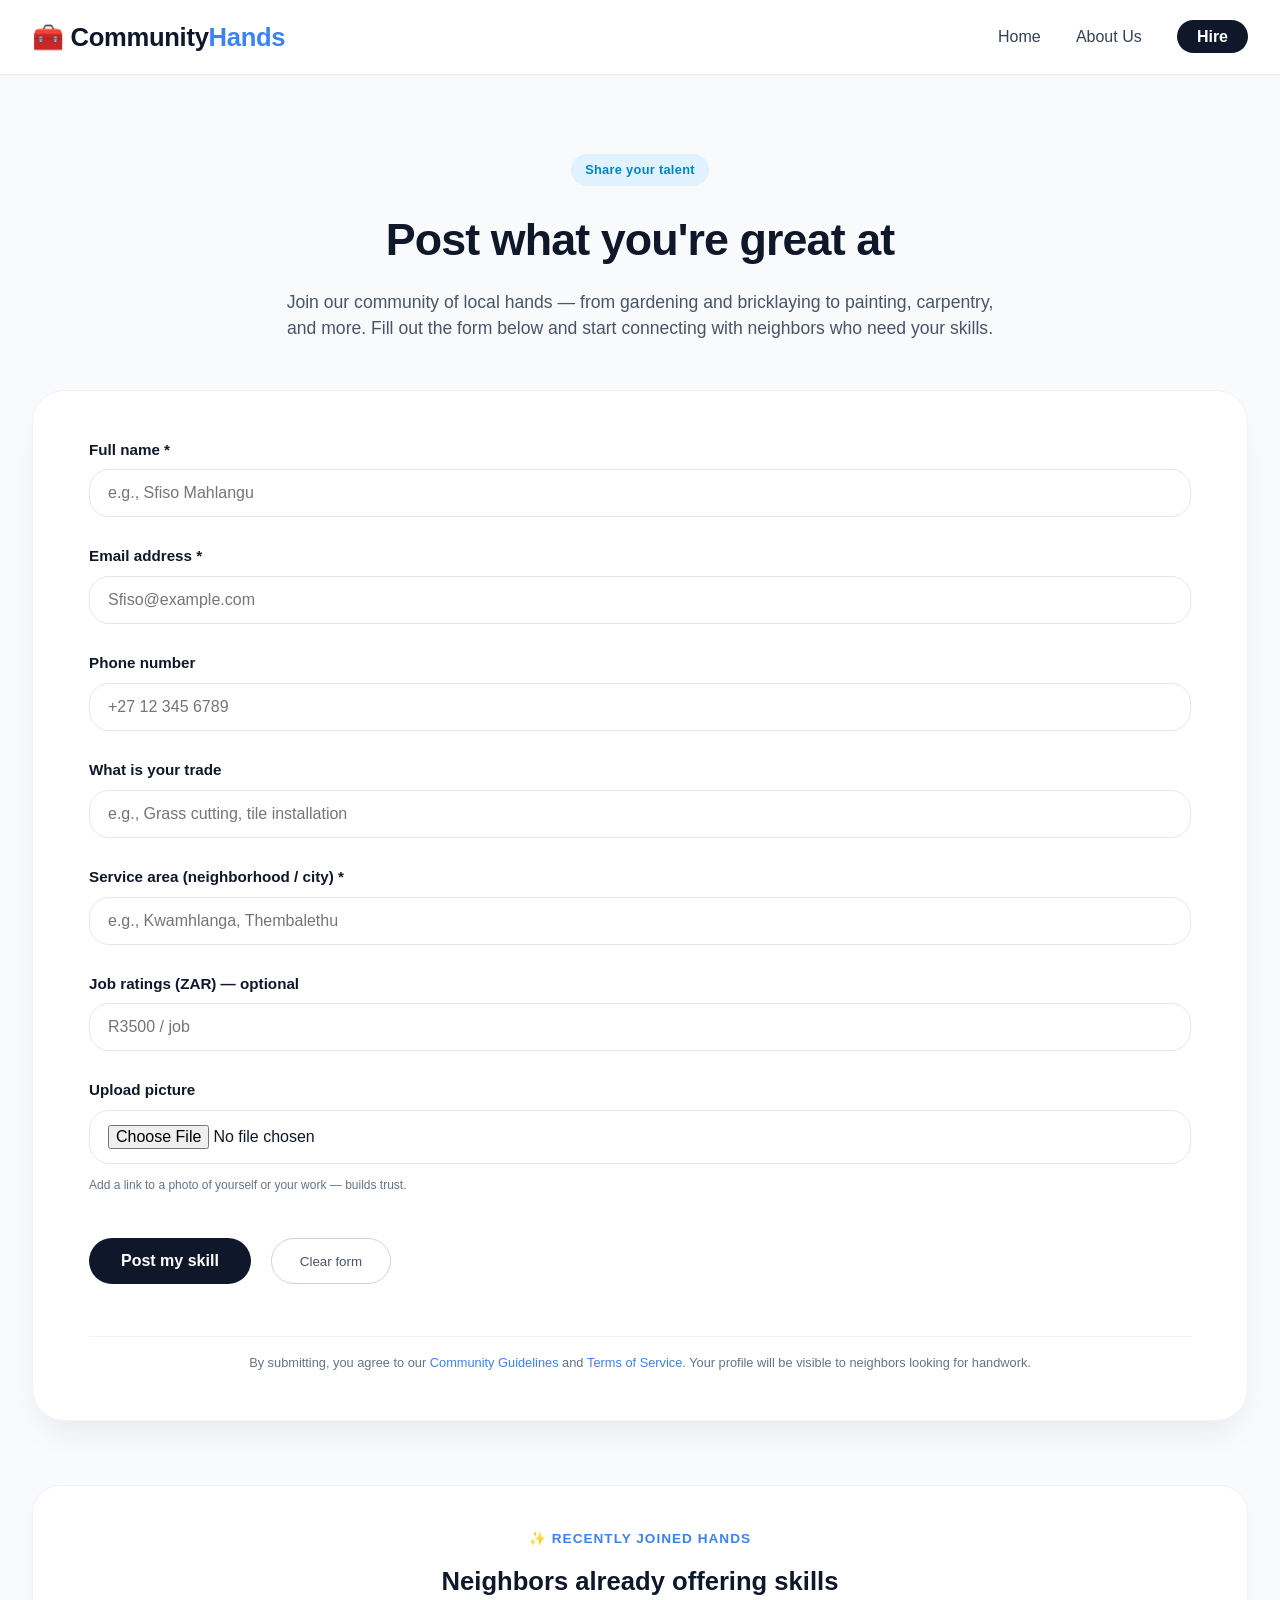
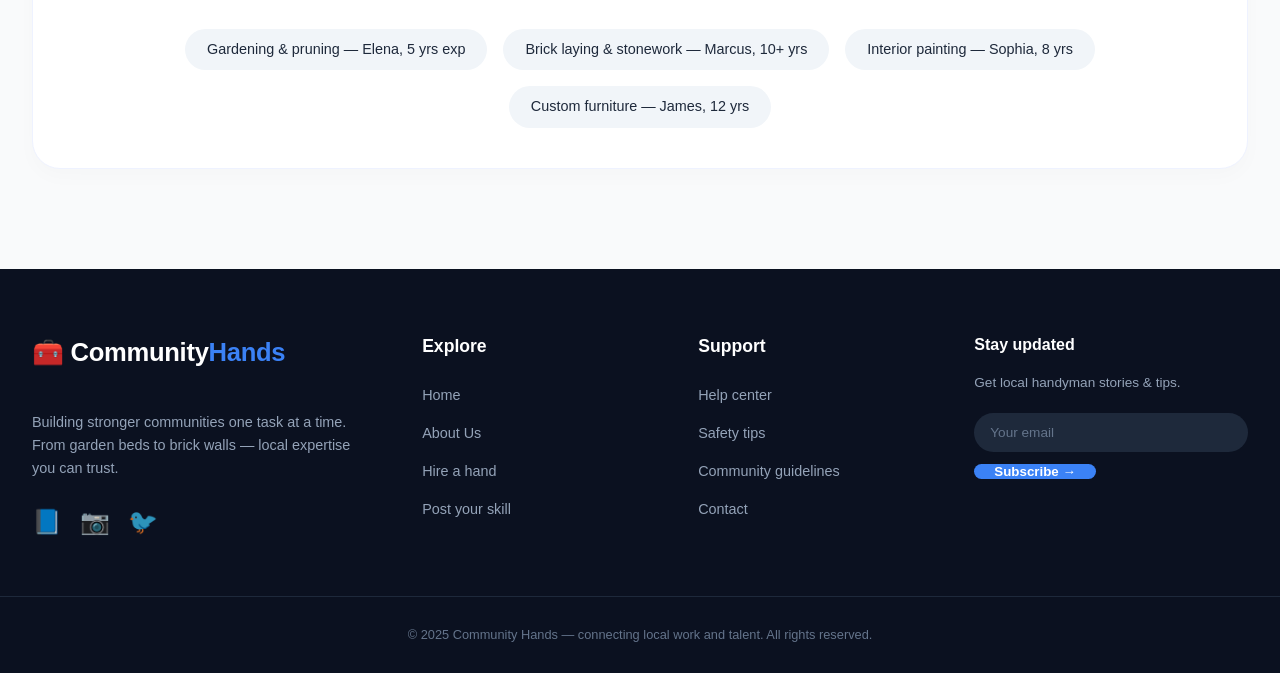
==== pages/form.html @ baf95b4d "piece job" ====
<!doctype html>
<html lang="en">
  <head>
    <meta charset="UTF-8" />
    <meta
      name="viewport"
      content="width=device-width, initial-scale=1.0, user-scalable=yes"
    />
    <title>Community Hands | Post Your Skill</title>
    <!-- Google Fonts -->
    <!-- <link
      href="https://fonts.googleapis.com/css2?family=Inter:opsz,wght@14..32,300;14..32,400;14..32,500;14..32,600;14..32,700&display=swap"
      rel="stylesheet"
    /> -->
    <link rel="stylesheet" href="../styles/form.css" />
  </head>
  <body>
    <!-- ================= NAVBAR ================= -->
    <nav class="navbar">
      <div class="container nav-container">
        <a href="index.html" class="logo">🧰 Community<span>Hands</span></a>
        <ul class="nav-links">
          <li><a href="../index.html" class="nav-item">Home</a></li>
          <li><a href="../index.html#about" class="nav-item">About Us</a></li>
          <li>
            <a href="index.html/#hire" class="nav-item hire-btn-nav">Hire</a>
          </li>
        </ul>
      </div>
    </nav>

    <!-- ================= POST YOUR SKILL FORM SECTION ================= -->
    <section class="post-skill-page">
      <div class="container">
        <div class="form-header">
          <span class="section-tag">Share your talent</span>
          <h1>Post what you're great at</h1>
          <p>
            Join our community of local hands — from gardening and bricklaying
            to painting, carpentry, and more. Fill out the form below and start
            connecting with neighbors who need your skills.
          </p>
        </div>

        <div class="form-card">
          <form class="skill-form" action="#" method="post">
            <!-- Full Name -->
            <div class="form-group">
              <label for="fullname">Full name *</label>
              <input
                type="text"
                id="fullname"
                name="fullname"
                placeholder="e.g., Sfiso Mahlangu"
                required
              />
            </div>

            <!-- Email -->
            <div class="form-group">
              <label for="email">Email address *</label>
              <input
                type="email"
                id="email"
                name="email"
                placeholder="Sfiso@example.com"
                required
              />
            </div>

            <!-- Phone -->
            <div class="form-group">
              <label for="phone">Phone number</label>
              <input
                type="tel"
                id="phone"
                name="phone"
                placeholder="+27 12 345 6789"
              />
            </div>

            <!-- Skill / Trade -->
            <!-- <div class="form-group">
              <label for="skill">What is your main handwork skill? *</label>
              <select id="skill" name="skill" required>
                <option value="" disabled selected>Select your trade</option>
                <option value="gardening">Gardening & Landscaping</option>
                <option value="bricklaying">Bricklaying & Masonry</option>
                <option value="painting">Painting & Drywall</option>
                <option value="carpentry">Carpentry & Woodworking</option>
                <option value="plumbing">Plumbing Basics</option>
                <option value="electrical">Electrical (small repairs)</option>
                <option value="handyman">General Handyman</option>
                <option value="cleaning">Deep Cleaning & Organization</option>
                <option value="other">Other (specify below)</option>
              </select>
            </div> -->

            <!-- Other skill (conditional but visible for simplicity) -->
            <div class="form-group">
              <label for="other-skill">What is your trade</label>
              <input
                type="text"
                id="other-skill"
                name="other_skill"
                placeholder="e.g., Grass cutting, tile installation"
              />
            </div>

            <!-- Service area -->
            <div class="form-group">
              <label for="location">Service area (neighborhood / city) *</label>
              <input
                type="text"
                id="location"
                name="location"
                placeholder="e.g., Kwamhlanga, Thembalethu"
                required
              />
            </div>

            <!-- Hourly rate (optional) -->
            <div class="form-group">
              <label for="rate">Job ratings (ZAR) — optional</label>
              <input
                type="text"
                id="rate"
                name="rate"
                placeholder="R3500 / job"
              />
            </div>

            <!-- Profile image preview note (simulated) -->
            <div class="form-group">
              <label for="photo">Upload picture </label>
              <input type="file" id="photo" name="photo" />
              <small class="field-hint"
                >Add a link to a photo of yourself or your work — builds
                trust.</small
              >
            </div>

            <!-- Submit button -->
            <div class="form-actions">
              <button type="submit" class="btn-submit">Post my skill</button>
              <button type="reset" class="btn-reset">Clear form</button>
            </div>

            <p class="form-note">
              By submitting, you agree to our
              <a href="#">Community Guidelines</a> and
              <a href="#">Terms of Service</a>. Your profile will be visible to
              neighbors looking for handwork.
            </p>
          </form>
        </div>

        <!-- Optional: recent posts preview -->
        <div class="recent-skills-preview">
          <div class="preview-header">
            <span>✨ Recently joined hands</span>
            <h3>Neighbors already offering skills</h3>
          </div>
          <div class="mini-skills-list">
            <div class="mini-skill">Gardening & pruning — Elena, 5 yrs exp</div>
            <div class="mini-skill">
              Brick laying & stonework — Marcus, 10+ yrs
            </div>
            <div class="mini-skill">Interior painting — Sophia, 8 yrs</div>
            <div class="mini-skill">Custom furniture — James, 12 yrs</div>
          </div>
        </div>
      </div>
    </section>

    <!-- ================= FOOTER ================= -->
    <footer class="footer">
      <div class="container footer-container">
        <div class="footer-brand">
          <div class="logo">🧰 Community<span>Hands</span></div>
          <p>
            Building stronger communities one task at a time. From garden beds
            to brick walls — local expertise you can trust.
          </p>
          <div class="social-icons">
            <a href="#" aria-label="Facebook">📘</a>
            <a href="#" aria-label="Instagram">📷</a>
            <a href="#" aria-label="Twitter">🐦</a>
          </div>
        </div>
        <div class="footer-links">
          <h4>Explore</h4>
          <ul>
            <li><a href="index.html#home">Home</a></li>
            <li><a href="index.html#about">About Us</a></li>
            <li><a href="index.html#hire">Hire a hand</a></li>
            <li><a href="post-skill.html">Post your skill</a></li>
          </ul>
        </div>
        <div class="footer-links">
          <h4>Support</h4>
          <ul>
            <li><a href="#">Help center</a></li>
            <li><a href="#">Safety tips</a></li>
            <li><a href="#">Community guidelines</a></li>
            <li><a href="#">Contact</a></li>
          </ul>
        </div>
        <div class="footer-newsletter">
          <h4>Stay updated</h4>
          <p>Get local handyman stories & tips.</p>
          <form class="newsletter-form" action="#" method="post">
            <input type="email" placeholder="Your email" required />
            <button type="submit">Subscribe →</button>
          </form>
        </div>
      </div>
      <div class="footer-bottom">
        <div class="container">
          <p>
            &copy; 2025 Community Hands — connecting local work and talent. All
            rights reserved.
          </p>
        </div>
      </div>
    </footer>
  </body>
</html>
---- styles/form.css ----
/* style.css - Community Hands Website */
* {
  margin: 0;
  padding: 0;
  box-sizing: border-box;
}

body {
  font-family: "Inter", sans-serif;
  background-color: #ffffff;
  color: #1f2937;
  line-height: 1.5;
  scroll-behavior: smooth;
}

.container {
  max-width: 1280px;
  margin: 0 auto;
  padding: 0 32px;
}

/* ========== NAVBAR ========== */
.navbar {
  background-color: #ffffff;
  box-shadow:
    0 1px 3px rgba(0, 0, 0, 0.05),
    0 1px 2px rgba(0, 0, 0, 0.03);
  position: sticky;
  top: 0;
  z-index: 100;
  backdrop-filter: blur(8px);
  background-color: rgba(255, 255, 255, 0.96);
}

.nav-container {
  display: flex;
  justify-content: space-between;
  align-items: center;
  padding: 18px 32px;
}

.logo {
  font-size: 1.6rem;
  font-weight: 700;
  text-decoration: none;
  color: #0f172a;
  letter-spacing: -0.3px;
}

.logo span {
  color: #3b82f6;
}

.nav-links {
  display: flex;
  gap: 2.2rem;
  list-style: none;
  align-items: center;
}

.nav-item {
  text-decoration: none;
  font-weight: 500;
  color: #334155;
  transition: color 0.2s ease;
  font-size: 1rem;
}

.nav-item:hover {
  color: #3b82f6;
}

.hire-btn-nav {
  background: #0f172a;
  color: white;
  padding: 8px 20px;
  border-radius: 40px;
  font-weight: 600;
  transition: all 0.2s;
}

.hire-btn-nav:hover {
  background: #3b82f6;
  color: white;
}

/* ========== HERO SECTION ========== */
.hero {
  padding: 80px 0 64px 0;
  background: linear-gradient(135deg, #f8fafc 0%, #ffffff 100%);
}

.hero-grid {
  display: grid;
  grid-template-columns: 1fr 1fr;
  gap: 48px;
  align-items: center;
}

.hero-content h1 {
  font-size: 3.5rem;
  font-weight: 700;
  line-height: 1.2;
  letter-spacing: -0.02em;
  color: #0f172a;
  margin-bottom: 24px;
}

.highlight {
  color: #3b82f6;
  position: relative;
}

.hero-content p {
  font-size: 1.125rem;
  color: #475569;
  margin-bottom: 32px;
  max-width: 90%;
}

.hero-buttons {
  display: flex;
  gap: 16px;
  margin-bottom: 48px;
  flex-wrap: wrap;
}

.btn-primary {
  background: #0f172a;
  color: white;
  padding: 12px 28px;
  border-radius: 40px;
  text-decoration: none;
  font-weight: 600;
  transition: all 0.25s;
  display: inline-block;
}

.btn-primary:hover {
  background: #3b82f6;
  transform: translateY(-2px);
  box-shadow: 0 8px 20px rgba(59, 130, 246, 0.2);
}

.btn-outline {
  border: 1.5px solid #cbd5e1;
  color: #1e293b;
  padding: 12px 28px;
  border-radius: 40px;
  text-decoration: none;
  font-weight: 500;
  transition: all 0.2s;
}

.btn-outline:hover {
  border-color: #3b82f6;
  background: #eff6ff;
  color: #1e40af;
}

.hero-stats {
  display: flex;
  gap: 40px;
}

.hero-stats div {
  display: flex;
  flex-direction: column;
}

.hero-stats strong {
  font-size: 1.8rem;
  font-weight: 700;
  color: #0f172a;
}

.hero-stats span {
  font-size: 0.9rem;
  color: #64748b;
}

.hero-image img {
  width: 100%;
  border-radius: 32px;
  box-shadow: 0 20px 35px -12px rgba(0, 0, 0, 0.1);
}

/* ========== ABOUT SECTION ========== */
.about {
  padding: 96px 0;
  background: #ffffff;
}

.section-header {
  text-align: center;
  max-width: 720px;
  margin: 0 auto 64px auto;
}

.section-tag {
  display: inline-block;
  background: #e0f2fe;
  color: #0284c7;
  font-size: 0.8rem;
  font-weight: 600;
  padding: 6px 14px;
  border-radius: 40px;
  letter-spacing: 0.3px;
  margin-bottom: 20px;
}

.section-header h2 {
  font-size: 2.5rem;
  font-weight: 700;
  color: #0f172a;
  margin-bottom: 20px;
}

.section-header p {
  font-size: 1.1rem;
  color: #475569;
  line-height: 1.5;
}

.about-grid {
  display: grid;
  grid-template-columns: repeat(3, 1fr);
  gap: 40px;
  margin-top: 20px;
}

.about-card {
  background: #f8fafc;
  border-radius: 28px;
  padding: 32px 24px;
  text-align: center;
  transition: all 0.25s ease;
  border: 1px solid #eef2ff;
}

.about-card:hover {
  transform: translateY(-6px);
  box-shadow: 0 20px 30px -12px rgba(0, 0, 0, 0.08);
  border-color: #cbdff2;
}

.about-icon {
  font-size: 3rem;
  margin-bottom: 20px;
}

.about-card h3 {
  font-size: 1.5rem;
  font-weight: 600;
  margin-bottom: 12px;
  color: #0f172a;
}

.about-card p {
  color: #475569;
  line-height: 1.5;
}

/* ========== WORKERS CARDS SECTION ========== */
.workers {
  padding: 80px 0 100px 0;
  background: #fefefe;
}

.cards-grid {
  display: grid;
  grid-template-columns: repeat(auto-fill, minmax(340px, 1fr));
  gap: 32px;
  margin-top: 20px;
}

.worker-card {
  background: white;
  border-radius: 28px;
  overflow: hidden;
  box-shadow: 0 8px 20px rgba(0, 0, 0, 0.04);
  transition:
    transform 0.25s,
    box-shadow 0.25s;
  border: 1px solid #edf2f7;
}

.worker-card:hover {
  transform: translateY(-8px);
  box-shadow: 0 25px 35px -12px rgba(0, 0, 0, 0.12);
}

.card-img {
  width: 100%;
  height: 220px;
  overflow: hidden;
}

.card-img img {
  width: 100%;
  height: 100%;
  object-fit: cover;
  transition: transform 0.3s;
}

.worker-card:hover .card-img img {
  transform: scale(1.03);
}

.card-content {
  padding: 24px 22px 28px;
}

.card-content h3 {
  font-size: 1.55rem;
  font-weight: 700;
  margin-bottom: 8px;
  color: #0f172a;
}

.worker-tag {
  display: inline-block;
  background: #eef2ff;
  color: #2563eb;
  font-size: 0.75rem;
  font-weight: 600;
  padding: 4px 12px;
  border-radius: 30px;
  margin-bottom: 16px;
  letter-spacing: 0.2px;
}

.worker-desc {
  color: #475569;
  margin-bottom: 24px;
  line-height: 1.5;
  font-size: 0.95rem;
}

.card-footer {
  margin-top: auto;
}

.hire-skill-btn {
  display: inline-block;
  background: transparent;
  border: 1.5px solid #cbd5e1;
  color: #1e293b;
  font-weight: 600;
  padding: 10px 20px;
  border-radius: 40px;
  text-decoration: none;
  font-size: 0.9rem;
  transition: all 0.2s;
}

.hire-skill-btn:hover {
  background: #0f172a;
  border-color: #0f172a;
  color: white;
}

/* ========== POST SKILL PAGE STYLES ========== */
.post-skill-page {
  padding: 80px 0 100px 0;
  background: #f9fafb;
}

.form-header {
  text-align: center;
  max-width: 720px;
  margin: 0 auto 48px auto;
}

.form-header h1 {
  font-size: 2.8rem;
  font-weight: 700;
  color: #0f172a;
  margin-bottom: 16px;
  letter-spacing: -0.02em;
}

.form-header p {
  font-size: 1.1rem;
  color: #475569;
  line-height: 1.5;
}

.form-card {
  background: white;
  border-radius: 32px;
  box-shadow: 0 20px 35px -12px rgba(0, 0, 0, 0.08);
  padding: 48px 56px;
  margin-bottom: 64px;
  border: 1px solid #eef2ff;
}

.skill-form {
  display: flex;
  flex-direction: column;
  gap: 28px;
}

.form-group {
  display: flex;
  flex-direction: column;
  gap: 8px;
}

.form-group label {
  font-weight: 600;
  color: #0f172a;
  font-size: 0.95rem;
}

.form-group input,
.form-group select,
.form-group textarea {
  padding: 14px 18px;
  border: 1.5px solid #e2e8f0;
  border-radius: 20px;
  font-family: "Inter", sans-serif;
  font-size: 1rem;
  transition: all 0.2s ease;
  background: #ffffff;
  color: #0f172a;
}

.form-group input:focus,
.form-group select:focus,
.form-group textarea:focus {
  outline: none;
  border-color: #3b82f6;
  box-shadow: 0 0 0 3px rgba(59, 130, 246, 0.1);
}

.form-group textarea {
  resize: vertical;
  min-height: 110px;
}

.field-hint {
  font-size: 0.75rem;
  color: #64748b;
  margin-top: 4px;
}

.form-actions {
  display: flex;
  gap: 20px;
  margin-top: 16px;
  flex-wrap: wrap;
}

.btn-submit {
  background: #0f172a;
  color: white;
  padding: 14px 32px;
  border-radius: 60px;
  font-weight: 600;
  font-size: 1rem;
  border: none;
  cursor: pointer;
  transition: all 0.25s;
  font-family: "Inter", sans-serif;
}

.btn-submit:hover {
  background: #3b82f6;
  transform: translateY(-2px);
  box-shadow: 0 8px 20px rgba(59, 130, 246, 0.25);
}

.btn-reset {
  background: transparent;
  border: 1.5px solid #cbd5e1;
  color: #475569;
  padding: 14px 28px;
  border-radius: 60px;
  font-weight: 500;
  cursor: pointer;
  transition: all 0.2s;
  font-family: "Inter", sans-serif;
}

.btn-reset:hover {
  background: #f1f5f9;
  border-color: #94a3b8;
  color: #0f172a;
}

.form-note {
  font-size: 0.8rem;
  color: #64748b;
  text-align: center;
  margin-top: 24px;
  padding-top: 16px;
  border-top: 1px solid #edf2f7;
}

.form-note a {
  color: #3b82f6;
  text-decoration: none;
  font-weight: 500;
}

.form-note a:hover {
  text-decoration: underline;
}

/* Recent skills preview */
.recent-skills-preview {
  background: white;
  border-radius: 28px;
  padding: 40px 48px;
  text-align: center;
  border: 1px solid #eef2ff;
  box-shadow: 0 8px 20px rgba(0, 0, 0, 0.02);
}

.preview-header span {
  font-size: 0.85rem;
  text-transform: uppercase;
  letter-spacing: 1px;
  color: #3b82f6;
  font-weight: 600;
}

.preview-header h3 {
  font-size: 1.6rem;
  color: #0f172a;
  margin: 12px 0 28px 0;
}

.mini-skills-list {
  display: flex;
  flex-wrap: wrap;
  justify-content: center;
  gap: 16px;
}

.mini-skill {
  background: #f1f5f9;
  padding: 10px 22px;
  border-radius: 60px;
  font-size: 0.9rem;
  font-weight: 500;
  color: #1e293b;
  transition: all 0.2s;
}

.mini-skill:hover {
  background: #e0f2fe;
  transform: translateY(-2px);
}

/* ========== FOOTER ========== */
.footer {
  background: #0b1120;
  color: #cbd5e1;
  padding-top: 64px;
  margin-top: 0;
}

.footer-container {
  display: grid;
  grid-template-columns: 1.5fr 1fr 1fr 1.2fr;
  gap: 48px;
  padding-bottom: 56px;
}

.footer-brand .logo {
  color: white;
  margin-bottom: 20px;
  display: inline-block;
}

.footer-brand p {
  margin: 20px 0 24px;
  line-height: 1.6;
  color: #94a3b8;
  font-size: 0.9rem;
}

.social-icons {
  display: flex;
  gap: 18px;
}

.social-icons a {
  text-decoration: none;
  font-size: 1.5rem;
  opacity: 0.8;
  transition: opacity 0.2s;
}

.social-icons a:hover {
  opacity: 1;
}

.footer-links h4 {
  color: white;
  font-size: 1.1rem;
  font-weight: 600;
  margin-bottom: 24px;
}

.footer-links ul {
  list-style: none;
}

.footer-links li {
  margin-bottom: 14px;
}

.footer-links a {
  text-decoration: none;
  color: #94a3b8;
  transition: color 0.2s;
  font-size: 0.9rem;
}

.footer-links a:hover {
  color: white;
}

.footer-newsletter h4 {
  color: white;
  margin-bottom: 16px;
}

.footer-newsletter p {
  font-size: 0.85rem;
  margin-bottom: 20px;
  color: #94a3b8;
}

.newsletter-form {
  display: flex;
  gap: 12px;
  flex-wrap: wrap;
}

.newsletter-form input {
  flex: 1;
  padding: 12px 16px;
  border-radius: 60px;
  border: none;
  background: #1e293b;
  color: white;
  font-family: inherit;
  outline: none;
  font-size: 0.85rem;
}

.newsletter-form input::placeholder {
  color: #64748b;
}

.newsletter-form button {
  background: #3b82f6;
  border: none;
  padding: 0 20px;
  border-radius: 60px;
  color: white;
  font-weight: 600;
  cursor: pointer;
  transition: background 0.2s;
  font-family: inherit;
}

.newsletter-form button:hover {
  background: #2563eb;
}

.footer-bottom {
  border-top: 1px solid #1e293b;
  padding: 28px 0;
  text-align: center;
  font-size: 0.8rem;
  color: #64748b;
}

/* ========== RESPONSIVE ========== */
@media (max-width: 1024px) {
  .hero-grid {
    grid-template-columns: 1fr;
    text-align: center;
    gap: 32px;
  }
  .hero-content p {
    max-width: 100%;
  }
  .hero-stats {
    justify-content: center;
  }
  .hero-buttons {
    justify-content: center;
  }
  .about-grid {
    grid-template-columns: repeat(2, 1fr);
  }
  .footer-container {
    grid-template-columns: 1fr 1fr;
    gap: 40px;
  }
  .form-card {
    padding: 32px 36px;
  }
  .form-header h1 {
    font-size: 2.3rem;
  }
}

@media (max-width: 768px) {
  .container {
    padding: 0 24px;
  }
  .nav-container {
    flex-direction: column;
    gap: 16px;
    padding: 18px 24px;
  }
  .nav-links {
    gap: 1.5rem;
    flex-wrap: wrap;
    justify-content: center;
  }
  .hero-content h1 {
    font-size: 2.4rem;
  }
  .about-grid {
    grid-template-columns: 1fr;
    gap: 24px;
  }
  .cards-grid {
    grid-template-columns: 1fr;
  }
  .footer-container {
    grid-template-columns: 1fr;
    text-align: center;
  }
  .social-icons {
    justify-content: center;
  }
  .newsletter-form {
    justify-content: center;
  }
  .section-header h2 {
    font-size: 1.9rem;
  }
  .hero-stats {
    flex-wrap: wrap;
    justify-content: center;
    gap: 28px;
  }
  .form-card {
    padding: 28px 20px;
  }
  .form-actions {
    flex-direction: column;
  }
  .btn-submit,
  .btn-reset {
    width: 100%;
    text-align: center;
    justify-content: center;
  }
  .form-header h1 {
    font-size: 1.9rem;
  }
  .preview-header h3 {
    font-size: 1.3rem;
  }
  .mini-skills-list {
    flex-direction: column;
    align-items: center;
  }
  .mini-skill {
    width: 100%;
    text-align: center;
  }
}
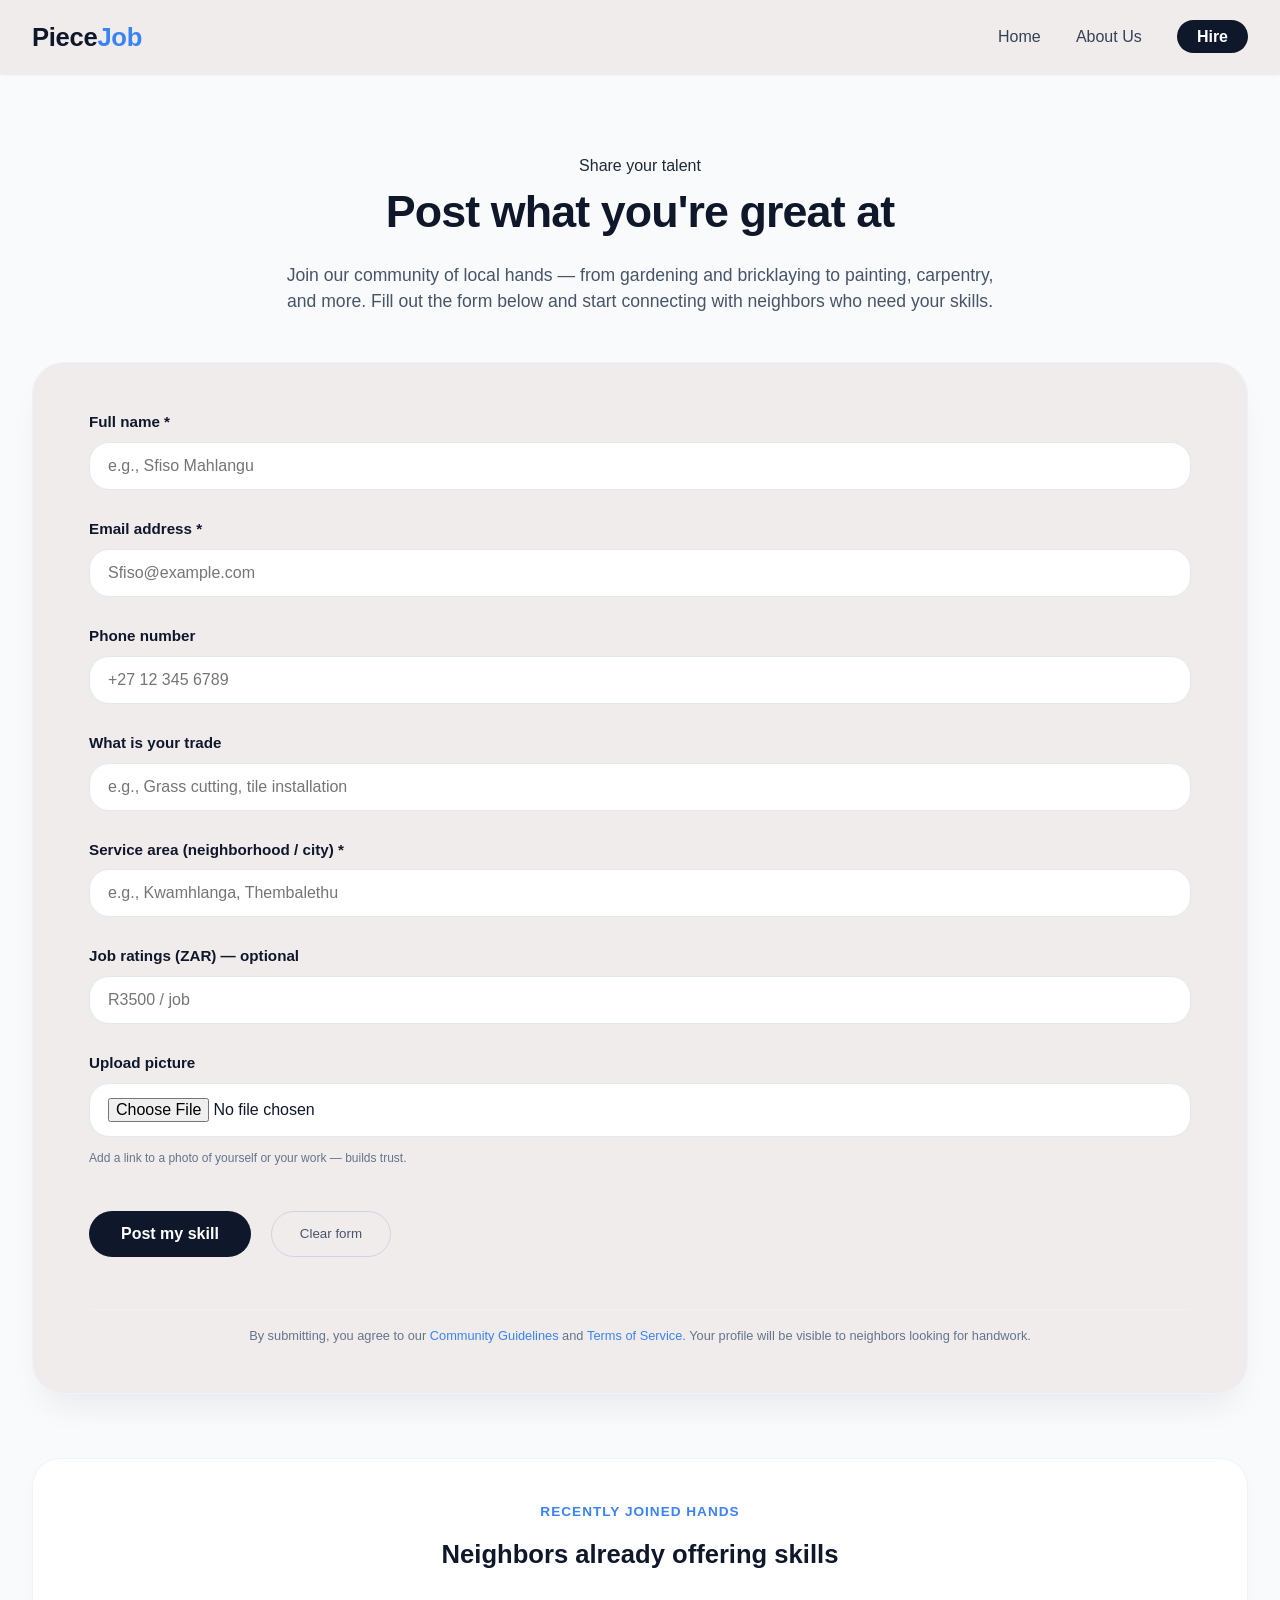
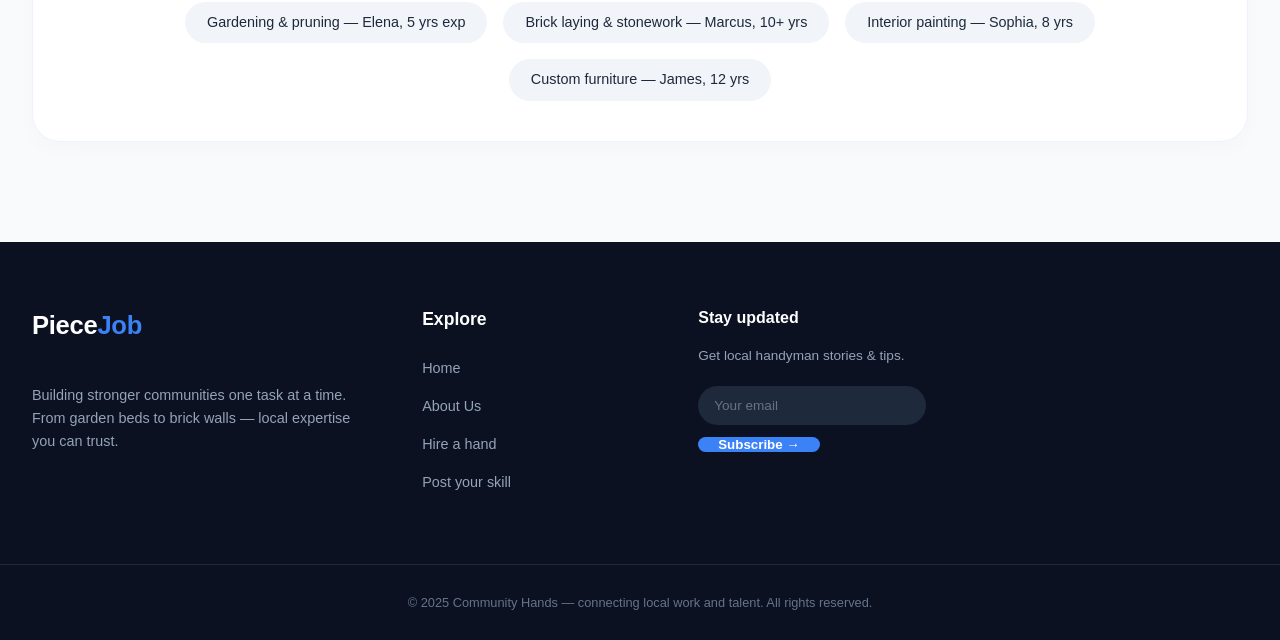
==== commit 669abf3d: "Removed unwanted css from from.css" ====
--- a/pages/form.html
+++ b/pages/form.html
@@ -18,7 +18,7 @@
     <!-- ================= NAVBAR ================= -->
     <nav class="navbar">
       <div class="container nav-container">
-        <a href="index.html" class="logo">🧰 Community<span>Hands</span></a>
+        <a href="index.html" class="logo">Piece<span>Job</span></a>
         <ul class="nav-links">
           <li><a href="../index.html" class="nav-item">Home</a></li>
           <li><a href="../index.html#about" class="nav-item">About Us</a></li>
@@ -158,7 +158,7 @@
         <!-- Optional: recent posts preview -->
         <div class="recent-skills-preview">
           <div class="preview-header">
-            <span>✨ Recently joined hands</span>
+            <span>Recently joined hands</span>
             <h3>Neighbors already offering skills</h3>
           </div>
           <div class="mini-skills-list">
@@ -177,16 +177,11 @@
     <footer class="footer">
       <div class="container footer-container">
         <div class="footer-brand">
-          <div class="logo">🧰 Community<span>Hands</span></div>
+          <div class="logo">Piece<span>Job</span></div>
           <p>
             Building stronger communities one task at a time. From garden beds
             to brick walls — local expertise you can trust.
           </p>
-          <div class="social-icons">
-            <a href="#" aria-label="Facebook">📘</a>
-            <a href="#" aria-label="Instagram">📷</a>
-            <a href="#" aria-label="Twitter">🐦</a>
-          </div>
         </div>
         <div class="footer-links">
           <h4>Explore</h4>
@@ -197,15 +192,7 @@
             <li><a href="post-skill.html">Post your skill</a></li>
           </ul>
         </div>
-        <div class="footer-links">
-          <h4>Support</h4>
-          <ul>
-            <li><a href="#">Help center</a></li>
-            <li><a href="#">Safety tips</a></li>
-            <li><a href="#">Community guidelines</a></li>
-            <li><a href="#">Contact</a></li>
-          </ul>
-        </div>
+
         <div class="footer-newsletter">
           <h4>Stay updated</h4>
           <p>Get local handyman stories & tips.</p>
--- a/styles/form.css
+++ b/styles/form.css
@@ -1,4 +1,4 @@
-/* style.css - Community Hands Website */
+/* style.css - Community Hands Website*/
 * {
   margin: 0;
   padding: 0;
@@ -21,7 +21,7 @@
 
 /* ========== NAVBAR ========== */
 .navbar {
-  background-color: #ffffff;
+  background-color: #f1ecec;
   box-shadow:
     0 1px 3px rgba(0, 0, 0, 0.05),
     0 1px 2px rgba(0, 0, 0, 0.03);
@@ -29,7 +29,6 @@
   top: 0;
   z-index: 100;
   backdrop-filter: blur(8px);
-  background-color: rgba(255, 255, 255, 0.96);
 }
 
 .nav-container {
@@ -84,280 +83,13 @@
   color: white;
 }
 
-/* ========== HERO SECTION ========== */
-.hero {
-  padding: 80px 0 64px 0;
-  background: linear-gradient(135deg, #f8fafc 0%, #ffffff 100%);
-}
-
-.hero-grid {
-  display: grid;
-  grid-template-columns: 1fr 1fr;
-  gap: 48px;
-  align-items: center;
-}
-
-.hero-content h1 {
-  font-size: 3.5rem;
-  font-weight: 700;
-  line-height: 1.2;
-  letter-spacing: -0.02em;
-  color: #0f172a;
-  margin-bottom: 24px;
-}
-
-.highlight {
-  color: #3b82f6;
-  position: relative;
-}
-
-.hero-content p {
-  font-size: 1.125rem;
-  color: #475569;
-  margin-bottom: 32px;
-  max-width: 90%;
-}
-
-.hero-buttons {
-  display: flex;
-  gap: 16px;
-  margin-bottom: 48px;
-  flex-wrap: wrap;
-}
-
-.btn-primary {
-  background: #0f172a;
-  color: white;
-  padding: 12px 28px;
+.nav-item:hover {
+  background: #3b82f6;
+  color: white;
+  padding: 8px;
   border-radius: 40px;
-  text-decoration: none;
-  font-weight: 600;
-  transition: all 0.25s;
-  display: inline-block;
-}
-
-.btn-primary:hover {
-  background: #3b82f6;
-  transform: translateY(-2px);
-  box-shadow: 0 8px 20px rgba(59, 130, 246, 0.2);
-}
-
-.btn-outline {
-  border: 1.5px solid #cbd5e1;
-  color: #1e293b;
-  padding: 12px 28px;
-  border-radius: 40px;
-  text-decoration: none;
-  font-weight: 500;
+  /* font-weight: 600; */
   transition: all 0.2s;
-}
-
-.btn-outline:hover {
-  border-color: #3b82f6;
-  background: #eff6ff;
-  color: #1e40af;
-}
-
-.hero-stats {
-  display: flex;
-  gap: 40px;
-}
-
-.hero-stats div {
-  display: flex;
-  flex-direction: column;
-}
-
-.hero-stats strong {
-  font-size: 1.8rem;
-  font-weight: 700;
-  color: #0f172a;
-}
-
-.hero-stats span {
-  font-size: 0.9rem;
-  color: #64748b;
-}
-
-.hero-image img {
-  width: 100%;
-  border-radius: 32px;
-  box-shadow: 0 20px 35px -12px rgba(0, 0, 0, 0.1);
-}
-
-/* ========== ABOUT SECTION ========== */
-.about {
-  padding: 96px 0;
-  background: #ffffff;
-}
-
-.section-header {
-  text-align: center;
-  max-width: 720px;
-  margin: 0 auto 64px auto;
-}
-
-.section-tag {
-  display: inline-block;
-  background: #e0f2fe;
-  color: #0284c7;
-  font-size: 0.8rem;
-  font-weight: 600;
-  padding: 6px 14px;
-  border-radius: 40px;
-  letter-spacing: 0.3px;
-  margin-bottom: 20px;
-}
-
-.section-header h2 {
-  font-size: 2.5rem;
-  font-weight: 700;
-  color: #0f172a;
-  margin-bottom: 20px;
-}
-
-.section-header p {
-  font-size: 1.1rem;
-  color: #475569;
-  line-height: 1.5;
-}
-
-.about-grid {
-  display: grid;
-  grid-template-columns: repeat(3, 1fr);
-  gap: 40px;
-  margin-top: 20px;
-}
-
-.about-card {
-  background: #f8fafc;
-  border-radius: 28px;
-  padding: 32px 24px;
-  text-align: center;
-  transition: all 0.25s ease;
-  border: 1px solid #eef2ff;
-}
-
-.about-card:hover {
-  transform: translateY(-6px);
-  box-shadow: 0 20px 30px -12px rgba(0, 0, 0, 0.08);
-  border-color: #cbdff2;
-}
-
-.about-icon {
-  font-size: 3rem;
-  margin-bottom: 20px;
-}
-
-.about-card h3 {
-  font-size: 1.5rem;
-  font-weight: 600;
-  margin-bottom: 12px;
-  color: #0f172a;
-}
-
-.about-card p {
-  color: #475569;
-  line-height: 1.5;
-}
-
-/* ========== WORKERS CARDS SECTION ========== */
-.workers {
-  padding: 80px 0 100px 0;
-  background: #fefefe;
-}
-
-.cards-grid {
-  display: grid;
-  grid-template-columns: repeat(auto-fill, minmax(340px, 1fr));
-  gap: 32px;
-  margin-top: 20px;
-}
-
-.worker-card {
-  background: white;
-  border-radius: 28px;
-  overflow: hidden;
-  box-shadow: 0 8px 20px rgba(0, 0, 0, 0.04);
-  transition:
-    transform 0.25s,
-    box-shadow 0.25s;
-  border: 1px solid #edf2f7;
-}
-
-.worker-card:hover {
-  transform: translateY(-8px);
-  box-shadow: 0 25px 35px -12px rgba(0, 0, 0, 0.12);
-}
-
-.card-img {
-  width: 100%;
-  height: 220px;
-  overflow: hidden;
-}
-
-.card-img img {
-  width: 100%;
-  height: 100%;
-  object-fit: cover;
-  transition: transform 0.3s;
-}
-
-.worker-card:hover .card-img img {
-  transform: scale(1.03);
-}
-
-.card-content {
-  padding: 24px 22px 28px;
-}
-
-.card-content h3 {
-  font-size: 1.55rem;
-  font-weight: 700;
-  margin-bottom: 8px;
-  color: #0f172a;
-}
-
-.worker-tag {
-  display: inline-block;
-  background: #eef2ff;
-  color: #2563eb;
-  font-size: 0.75rem;
-  font-weight: 600;
-  padding: 4px 12px;
-  border-radius: 30px;
-  margin-bottom: 16px;
-  letter-spacing: 0.2px;
-}
-
-.worker-desc {
-  color: #475569;
-  margin-bottom: 24px;
-  line-height: 1.5;
-  font-size: 0.95rem;
-}
-
-.card-footer {
-  margin-top: auto;
-}
-
-.hire-skill-btn {
-  display: inline-block;
-  background: transparent;
-  border: 1.5px solid #cbd5e1;
-  color: #1e293b;
-  font-weight: 600;
-  padding: 10px 20px;
-  border-radius: 40px;
-  text-decoration: none;
-  font-size: 0.9rem;
-  transition: all 0.2s;
-}
-
-.hire-skill-btn:hover {
-  background: #0f172a;
-  border-color: #0f172a;
-  color: white;
 }
 
 /* ========== POST SKILL PAGE STYLES ========== */
@@ -387,7 +119,7 @@
 }
 
 .form-card {
-  background: white;
+  background-color: #f1ecec;
   border-radius: 32px;
   box-shadow: 0 20px 35px -12px rgba(0, 0, 0, 0.08);
   padding: 48px 56px;
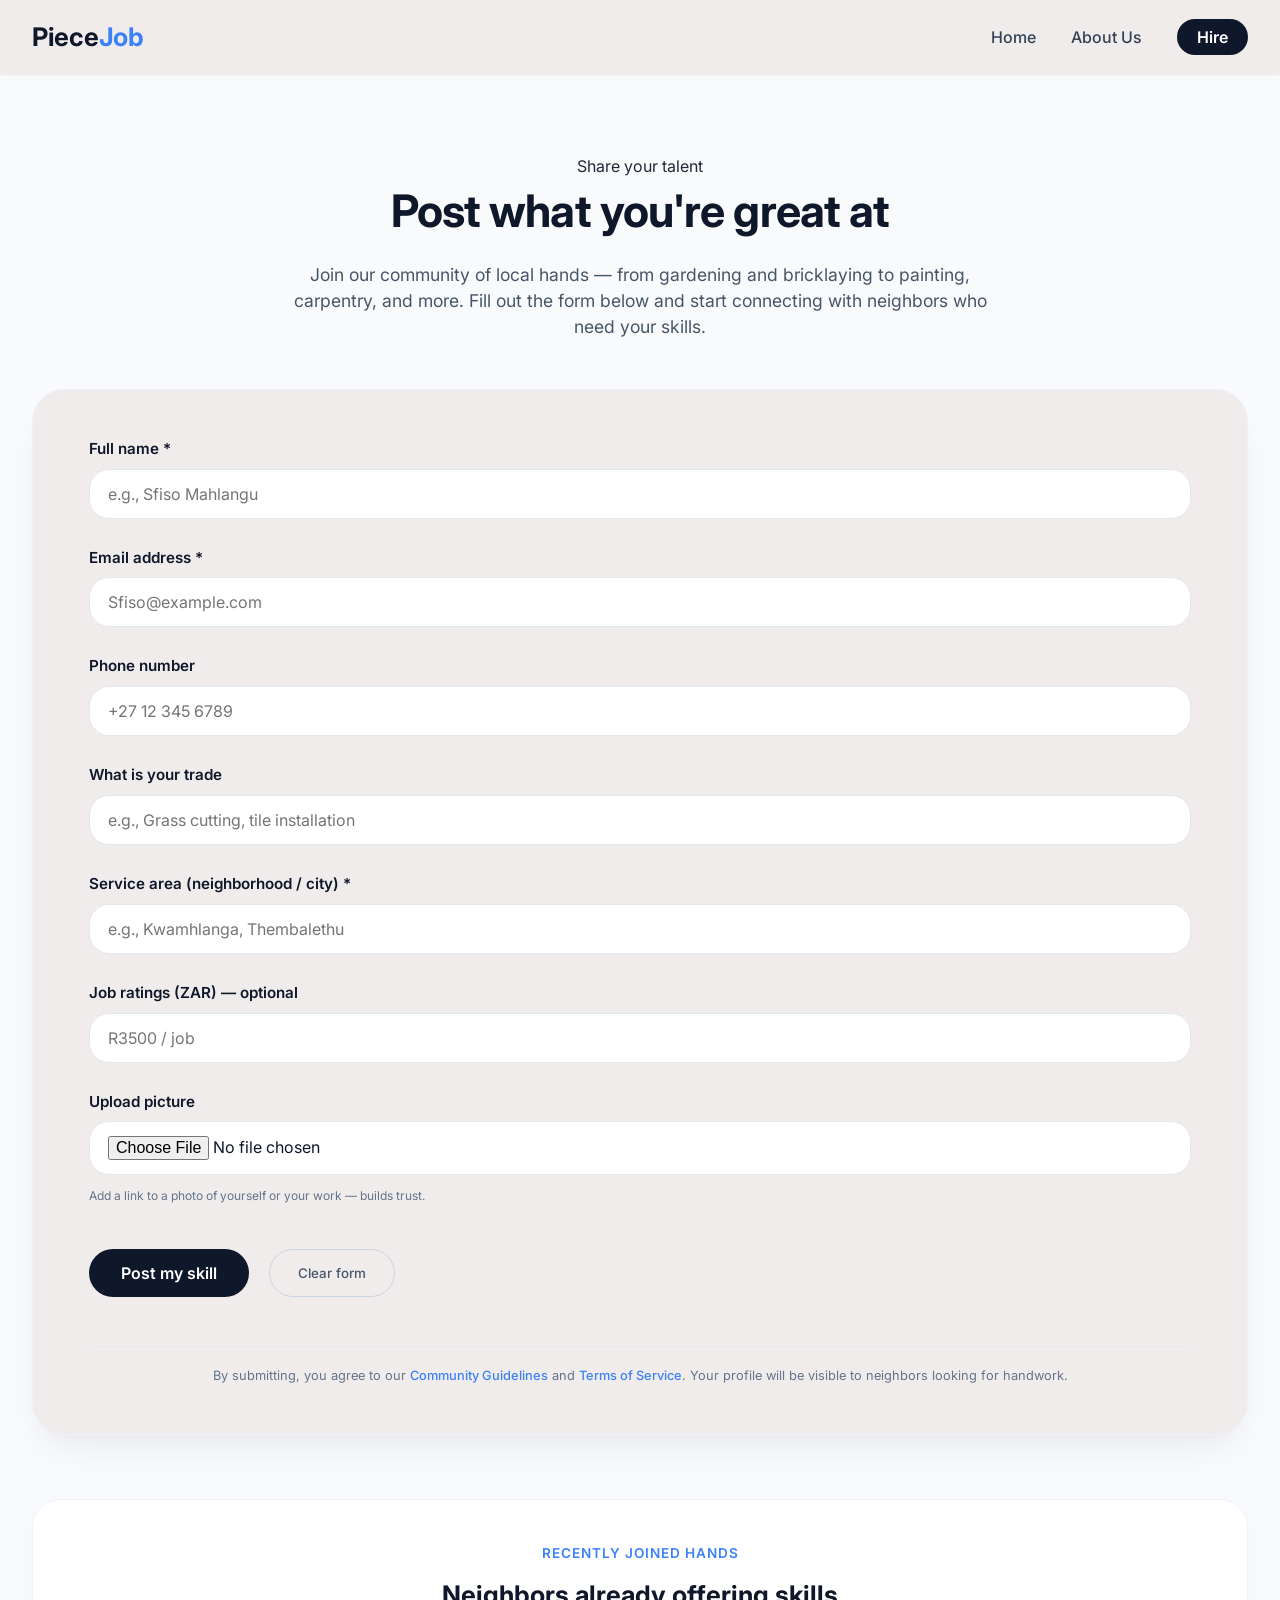
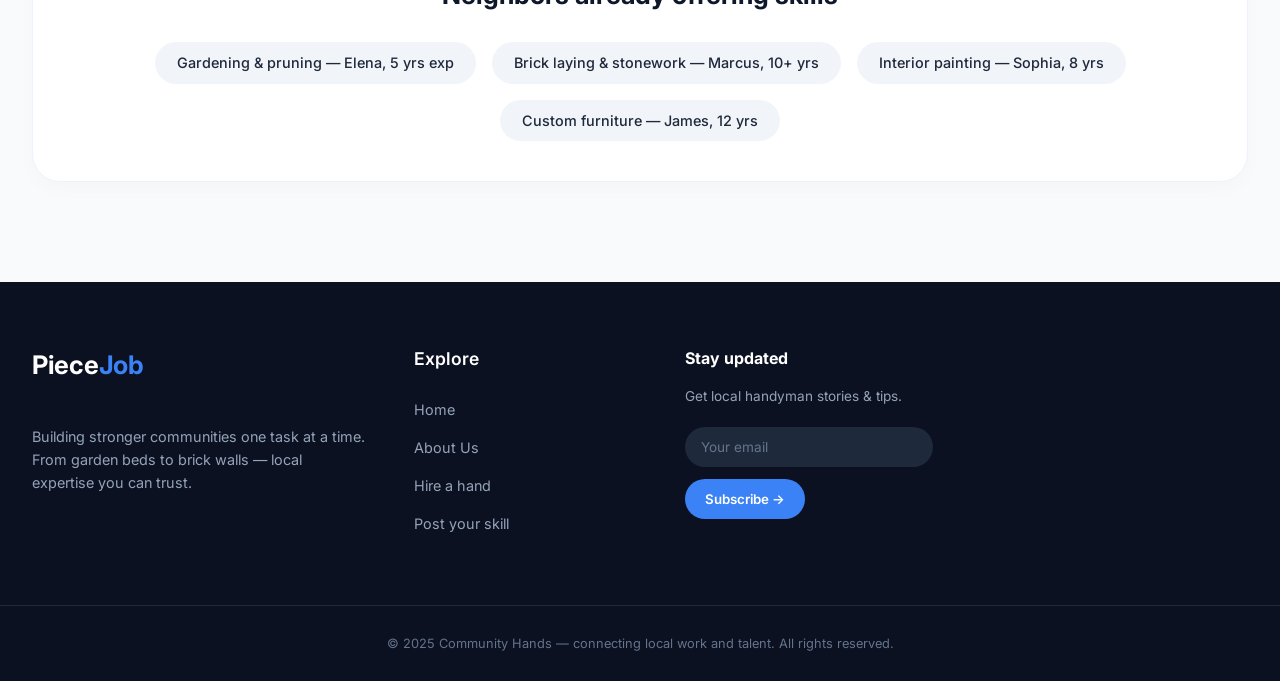
==== commit 6346efcb: "fixed the subscribe button and make all links work." ====
--- a/pages/form.html
+++ b/pages/form.html
@@ -8,22 +8,22 @@
     />
     <title>Community Hands | Post Your Skill</title>
     <!-- Google Fonts -->
-    <!-- <link
+    <link
       href="https://fonts.googleapis.com/css2?family=Inter:opsz,wght@14..32,300;14..32,400;14..32,500;14..32,600;14..32,700&display=swap"
       rel="stylesheet"
-    /> -->
+    />
     <link rel="stylesheet" href="../styles/form.css" />
   </head>
   <body>
     <!-- ================= NAVBAR ================= -->
     <nav class="navbar">
       <div class="container nav-container">
-        <a href="index.html" class="logo">Piece<span>Job</span></a>
+        <a href="../index.html" class="logo">Piece<span>Job</span></a>
         <ul class="nav-links">
           <li><a href="../index.html" class="nav-item">Home</a></li>
           <li><a href="../index.html#about" class="nav-item">About Us</a></li>
           <li>
-            <a href="index.html/#hire" class="nav-item hire-btn-nav">Hire</a>
+            <a href="../index.html#hire" class="nav-item hire-btn-nav">Hire</a>
           </li>
         </ul>
       </div>
@@ -189,7 +189,7 @@
             <li><a href="index.html#home">Home</a></li>
             <li><a href="index.html#about">About Us</a></li>
             <li><a href="index.html#hire">Hire a hand</a></li>
-            <li><a href="post-skill.html">Post your skill</a></li>
+            <li><a href="../pages/form.html">Post your skill</a></li>
           </ul>
         </div>
 
--- a/styles/form.css
+++ b/styles/form.css
@@ -88,7 +88,7 @@
   color: white;
   padding: 8px;
   border-radius: 40px;
-  /* font-weight: 600; */
+
   transition: all 0.2s;
 }
 
@@ -399,6 +399,7 @@
   cursor: pointer;
   transition: background 0.2s;
   font-family: inherit;
+  height: 40px;
 }
 
 .newsletter-form button:hover {
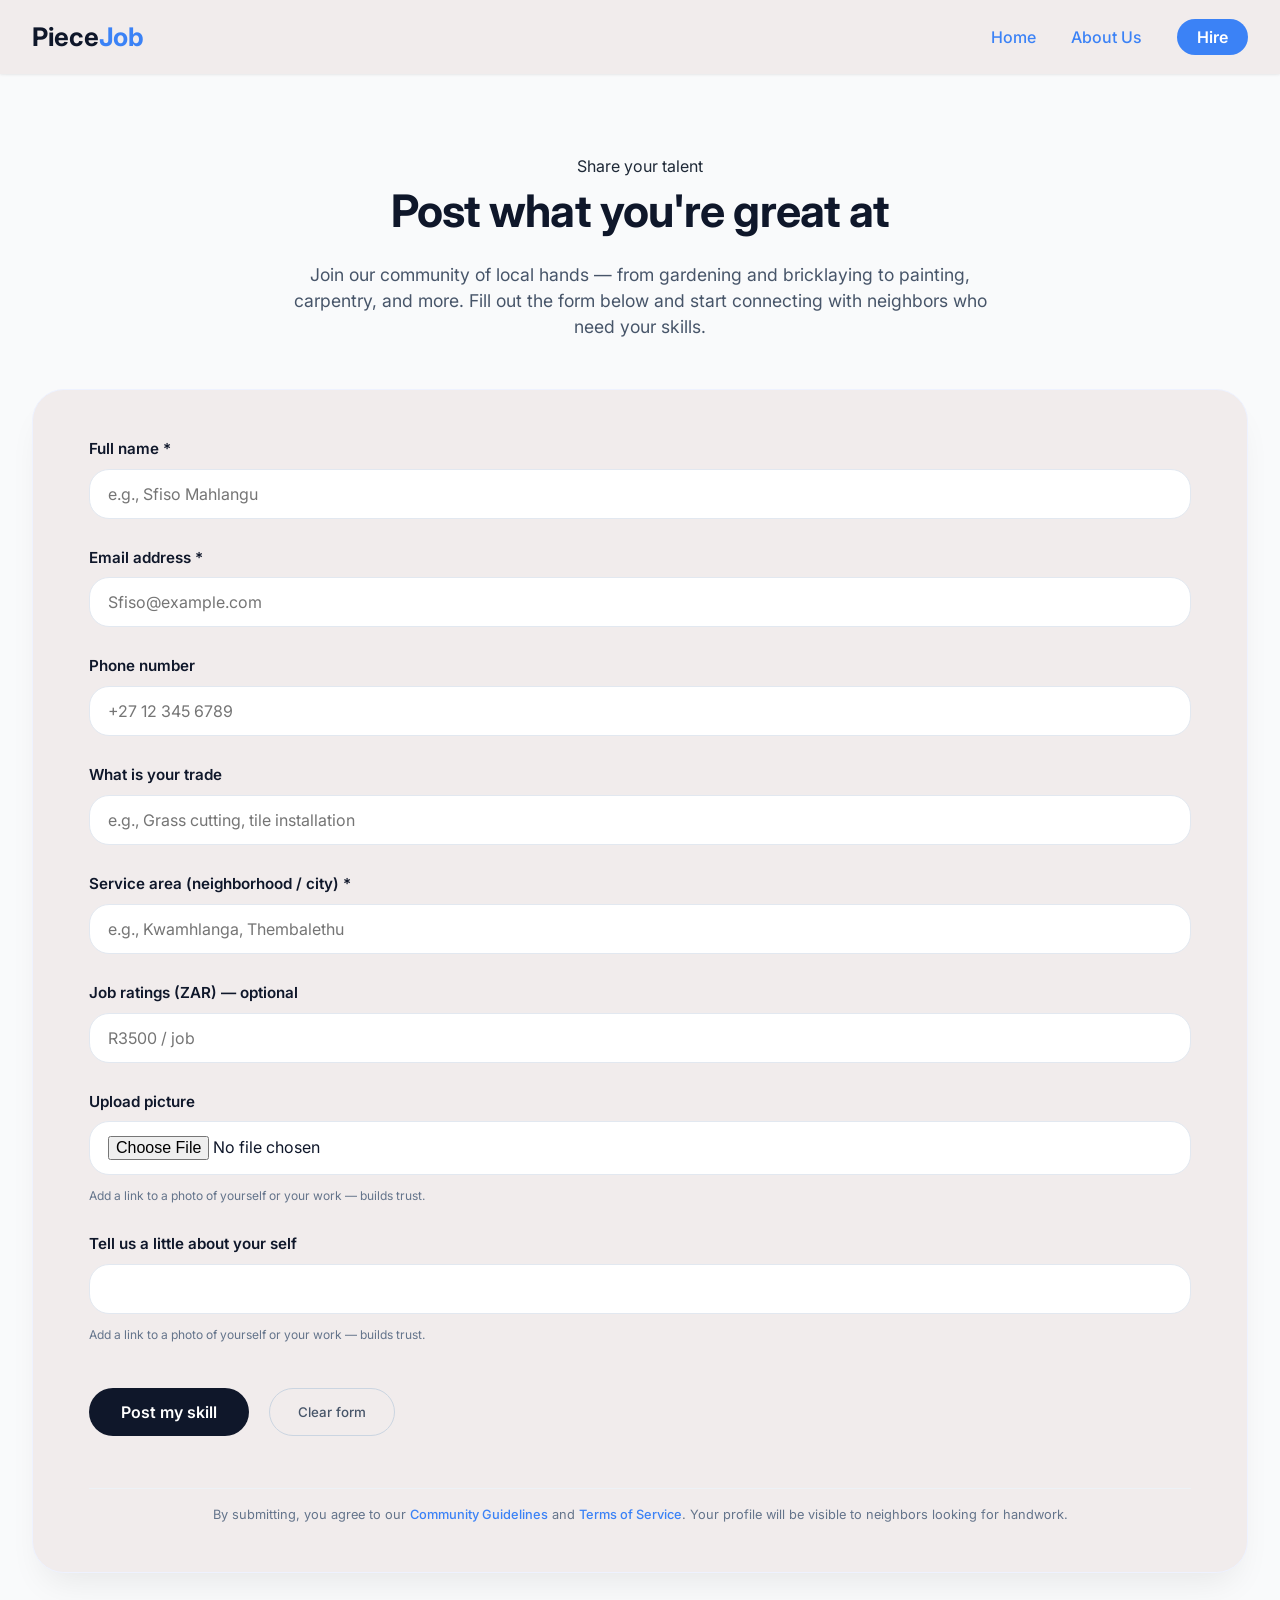
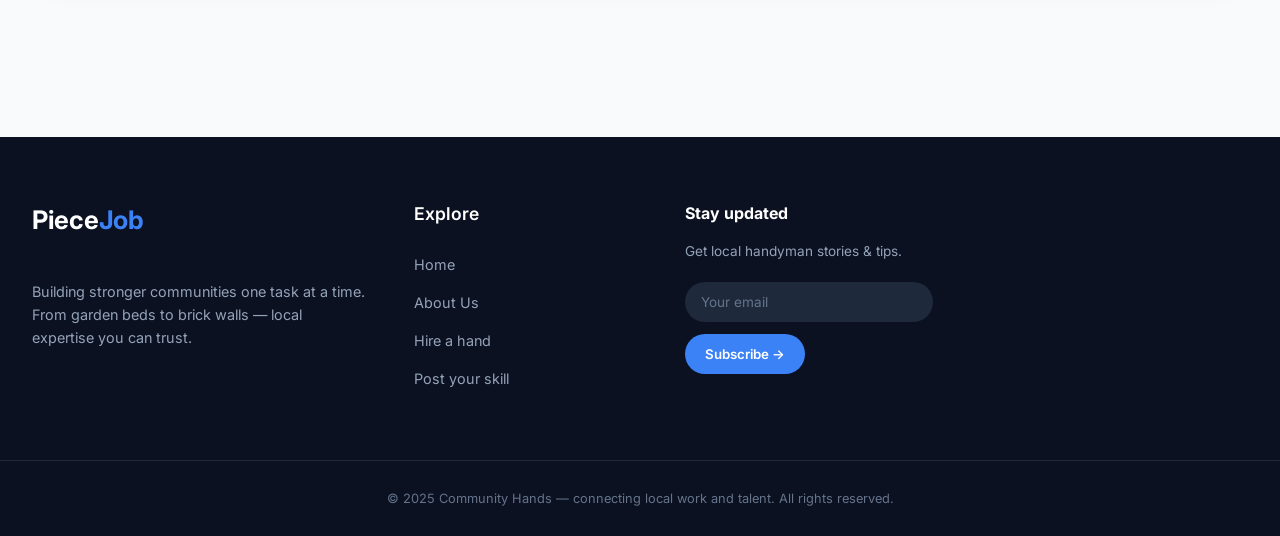
==== commit be382acc: "Fixed nav links" ====
--- a/pages/form.html
+++ b/pages/form.html
@@ -139,6 +139,14 @@
                 trust.</small
               >
             </div>
+            <div class="form-group">
+              <label for="info">Tell us a little about your self</label>
+              <input type="text-area" id="info" name="info" />
+              <small class="field-hint"
+                >Add a link to a photo of yourself or your work — builds
+                trust.</small
+              >
+            </div>
 
             <!-- Submit button -->
             <div class="form-actions">
@@ -153,22 +161,6 @@
               neighbors looking for handwork.
             </p>
           </form>
-        </div>
-
-        <!-- Optional: recent posts preview -->
-        <div class="recent-skills-preview">
-          <div class="preview-header">
-            <span>Recently joined hands</span>
-            <h3>Neighbors already offering skills</h3>
-          </div>
-          <div class="mini-skills-list">
-            <div class="mini-skill">Gardening & pruning — Elena, 5 yrs exp</div>
-            <div class="mini-skill">
-              Brick laying & stonework — Marcus, 10+ yrs
-            </div>
-            <div class="mini-skill">Interior painting — Sophia, 8 yrs</div>
-            <div class="mini-skill">Custom furniture — James, 12 yrs</div>
-          </div>
         </div>
       </div>
     </section>
--- a/styles/form.css
+++ b/styles/form.css
@@ -60,17 +60,24 @@
 .nav-item {
   text-decoration: none;
   font-weight: 500;
-  color: #334155;
+  color: #3b82f6;
   transition: color 0.2s ease;
   font-size: 1rem;
+  position: relative;
+  padding-bottom: 4px;
 }
 
 .nav-item:hover {
+  border-bottom: 2px solid #3b82f6;
   color: #3b82f6;
+  padding: 5px 8px 5px 8px;
+  border-radius: 40px;
+  font-weight: 600;
+  transition: all 0.2s;
 }
 
 .hire-btn-nav {
-  background: #0f172a;
+  background: #3b82f6;
   color: white;
   padding: 8px 20px;
   border-radius: 40px;
@@ -81,14 +88,9 @@
 .hire-btn-nav:hover {
   background: #3b82f6;
   color: white;
-}
-
-.nav-item:hover {
-  background: #3b82f6;
-  color: white;
-  padding: 8px;
+  padding: 8px 20px;
   border-radius: 40px;
-
+  font-weight: 600;
   transition: all 0.2s;
 }
 
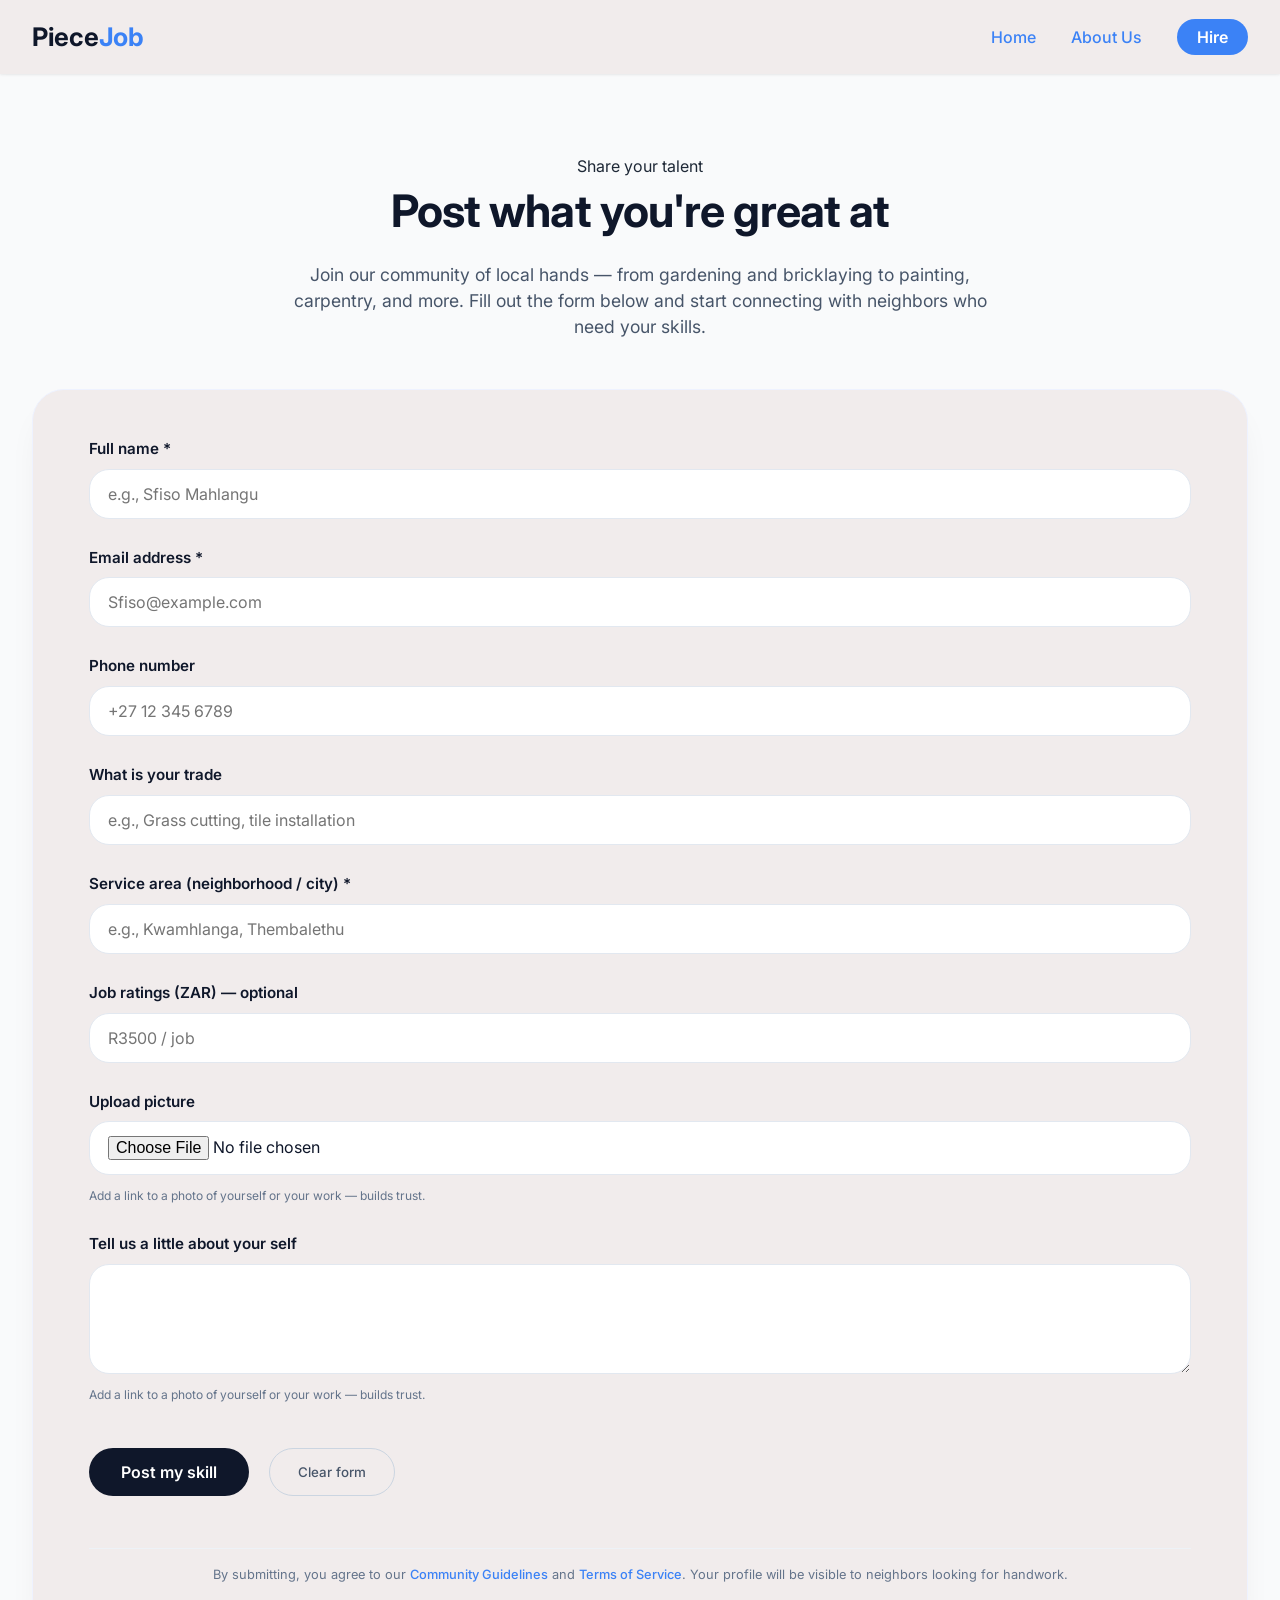
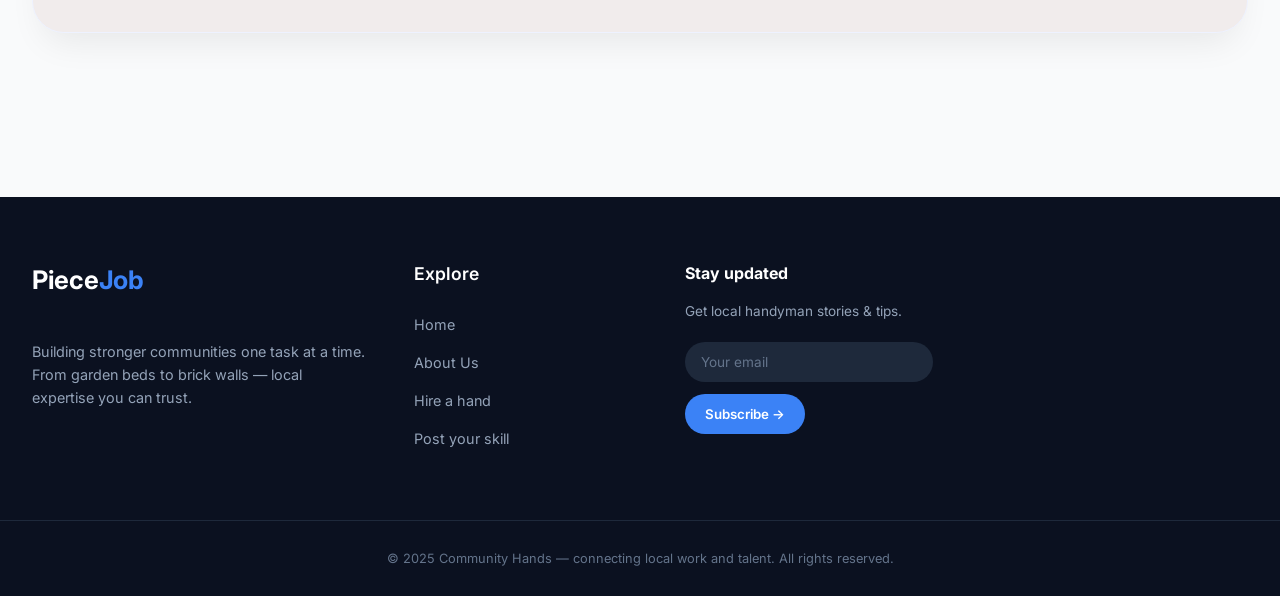
==== commit 628b3890: "Added a favicon and fixed alignments on the navbar." ====
--- a/pages/form.html
+++ b/pages/form.html
@@ -141,7 +141,8 @@
             </div>
             <div class="form-group">
               <label for="info">Tell us a little about your self</label>
-              <input type="text-area" id="info" name="info" />
+
+              <textarea type="text-area" id="info" name="info"></textarea>
               <small class="field-hint"
                 >Add a link to a photo of yourself or your work — builds
                 trust.</small
